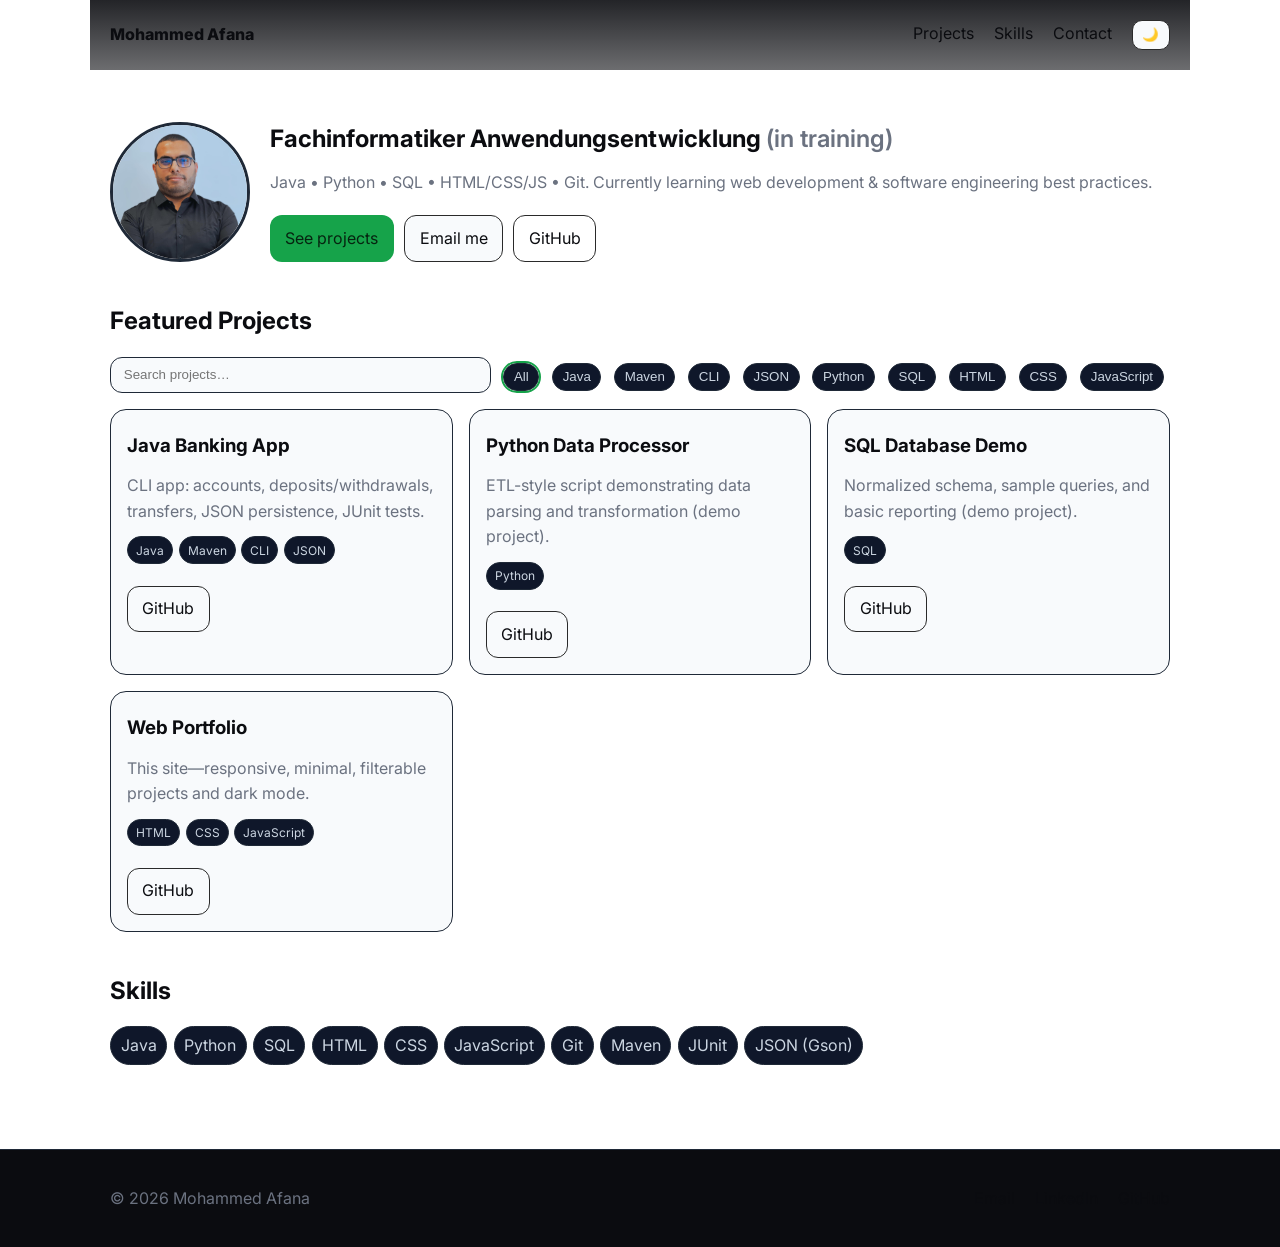
==== index.html @ 4b431aa3 "feat: portfolio site (HTML/CSS/JS + projects.json)" ====
<!doctype html>
<html lang="en">
<head>
  <meta charset="utf-8" />
  <meta name="viewport" content="width=device-width, initial-scale=1" />
  <title>Mohammed Afana • Portfolio</title>
  <meta name="description" content="Fachinformatiker AE (in training). Java • Python • SQL • Web.">
  <meta property="og:title" content="Mohammed Afana • Portfolio">
  <meta property="og:description" content="Java • Python • SQL • Web projects & contact." />
  <meta property="og:type" content="website" />
  <link rel="preconnect" href="https://fonts.googleapis.com">
  <link rel="preconnect" href="https://fonts.gstatic.com" crossorigin>
  <link href="https://fonts.googleapis.com/css2?family=Inter:wght@400;600;800&display=swap" rel="stylesheet">
  <link rel="stylesheet" href="styles.css" />
  <link rel="icon" href="data:image/svg+xml,<svg xmlns=%22http://www.w3.org/2000/svg%22 viewBox=%220 0 100 100%22><text y=%22.9em%22 font-size=%2290%22>💻</text></svg>">
</head>
<body>
<header class="container header">
  <a class="brand" href="#top">Mohammed Afana</a>
  <nav class="nav">
    <a href="#projects">Projects</a>
    <a href="#skills">Skills</a>
    <a href="#contact">Contact</a>
    <button id="themeToggle" class="toggle" aria-label="Toggle theme">☀️</button>
  </nav>
</header>

<main id="top" class="container">
  <section class="hero">
    <img class="avatar" src="assets/avatar.jpg" alt="Portrait of Mohammed Afana" onerror="this.style.display='none'">
    <div>
      <h1>Fachinformatiker Anwendungsentwicklung <span class="subtle">(in training)</span></h1>
      <p class="lead">Java • Python • SQL • HTML/CSS/JS • Git. Currently learning web development & software engineering best practices.</p>
      <div class="cta">
        <a class="btn primary" href="#projects">See projects</a>
        <a class="btn" href="mailto:mohammed@example.com">Email me</a>
        <a class="btn ghost" href="https://github.com/Wayrier" target="_blank" rel="noreferrer">GitHub</a>
        <!-- Replace with your CV PDF when ready -->
        <!-- <a class="btn" href="assets/CV_Mohammed_Afana.pdf" download>Download CV</a> -->
      </div>
    </div>
  </section>

  <section id="projects">
    <h2>Featured Projects</h2>

    <div class="toolbar">
      <input id="search" type="search" placeholder="Search projects…" aria-label="Search projects">
      <div id="filters" class="chips" aria-label="Filter by tag"></div>
    </div>

    <div id="grid" class="grid" aria-live="polite"></div>
  </section>

  <section id="skills">
    <h2>Skills</h2>
    <ul class="chips">
      <li>Java</li><li>Python</li><li>SQL</li><li>HTML</li><li>CSS</li><li>JavaScript</li><li>Git</li><li>Maven</li><li>JUnit</li><li>JSON (Gson)</li>
    </ul>
  </section>
</main>

<footer id="contact" class="footer">
  <div class="container footer-inner">
    <p>© <span id="year"></span> Mohammed Afana</p>
    <div class="links">
      <a href="mailto:mohammed@example.com">Email</a>
      <a href="https://linkedin.com/in/mohammed-afana" target="_blank" rel="noreferrer">LinkedIn</a>
      <a href="https://github.com/Wayrier" target="_blank" rel="noreferrer">GitHub</a>
    </div>
  </div>
</footer>

<script src="script.js"></script>
</body>
</html>
---- styles.css ----
:root{
  --bg:#0b0c10; --fg:#e5e7eb; --muted:#a1a1aa; --card:#111216; --primary:#22c55e;
  --ring:rgba(34,197,94,.35);
}
*{box-sizing:border-box}
html,body{margin:0}
body{
  font-family:Inter,system-ui,-apple-system,Segoe UI,Roboto,Arial,sans-serif;
  color:var(--fg); background:var(--bg); line-height:1.6;
}
.container{max-width:1100px;margin:auto;padding:1.25rem}
.header{display:flex;align-items:center;justify-content:space-between;position:sticky;top:0;background:linear-gradient(to bottom, rgba(11,12,16,.9), rgba(11,12,16,.6));backdrop-filter:blur(6px);z-index:10}
.brand{color:var(--fg);font-weight:800;text-decoration:none}
.nav a{margin-right:1rem;color:var(--fg);text-decoration:none}
.toggle{border:1px solid #2a2a2a;background:var(--card);color:var(--fg);border-radius:10px;padding:.4rem .6rem;cursor:pointer}
.hero{display:grid;grid-template-columns:140px 1fr;gap:1.25rem;align-items:center;margin:2rem 0}
.hero .lead{color:var(--muted)}
.avatar{width:140px;height:140px;border-radius:50%;object-fit:cover;border:3px solid #1f2937}
.subtle{color:var(--muted);font-weight:600}
.btn{display:inline-block;padding:.6rem .9rem;border-radius:12px;border:1px solid #2a2a2a;color:var(--fg);text-decoration:none;margin:.25rem 0.4rem 0 0;background:var(--card)}
.btn.primary{background:var(--primary);color:#062410;border-color:transparent}
.btn.ghost{background:transparent}
h1{line-height:1.2;margin:.2rem 0 0}
h2{margin:2.5rem 0 1rem 0}
.grid{display:grid;grid-template-columns:repeat(auto-fit,minmax(260px,1fr));gap:1rem}
.card{background:var(--card);border:1px solid #1f2937;border-radius:16px;padding:1rem;display:flex;flex-direction:column;gap:.5rem}
.card h3{margin:.3rem 0}
.card p{color:var(--muted);margin:0}
.badges{display:flex;flex-wrap:wrap;gap:.35rem;margin-top:.25rem}
.badges span{font-size:.75rem;background:#0f172a;border:1px solid #1f2937;padding:.2rem .5rem;border-radius:999px;color:#cbd5e1}
.card .actions{margin-top:.6rem;display:flex;gap:.5rem}
.chips{display:flex;flex-wrap:wrap;gap:.4rem;padding-left:0;list-style:none}
.chips > *{background:#0f172a;border:1px solid #1f2937;border-radius:999px;padding:.35rem .6rem;color:#cbd5e1}
.toolbar{display:flex;gap:.75rem;align-items:center;margin:1rem 0}
input[type="search"]{flex:1;background:var(--card);border:1px solid #1f2937;color:var(--fg);border-radius:12px;padding:.6rem .8rem;outline:none}
input[type="search"]:focus{box-shadow:0 0 0 3px var(--ring);border-color:var(--primary)}
.footer{margin-top:3rem;border-top:1px solid #1f2937;background:#0b0c10}
.footer-inner{display:flex;align-items:center;justify-content:space-between;color:var(--muted)}
.links a{color:var(--fg);text-decoration:none;margin-left:1rem}
@media (max-width:720px){
  .hero{grid-template-columns:1fr}
  .avatar{display:none}
}
.light{--bg:#ffffff;--fg:#0b0c10;--muted:#6b7280;--card:#f8fafc;--primary:#16a34a;--ring:rgba(22,163,74,.35)}
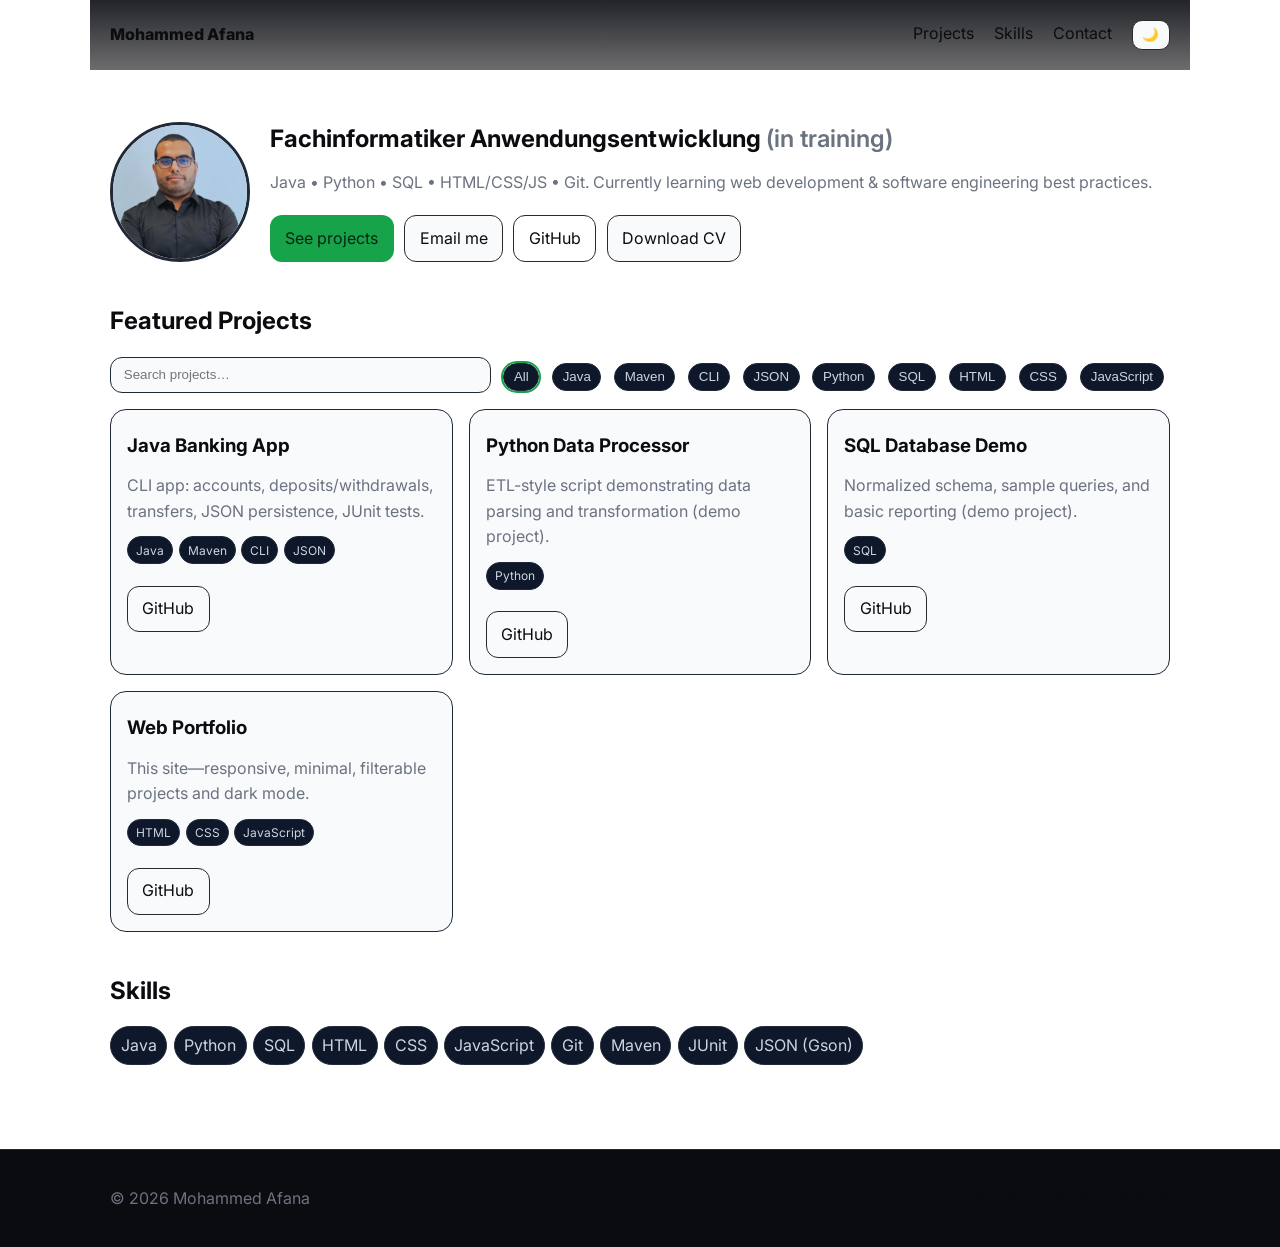
==== commit fe083d9c: "docs: add CV link, update skills/contact" ====
--- a/index.html
+++ b/index.html
@@ -33,8 +33,10 @@
       <p class="lead">Java • Python • SQL • HTML/CSS/JS • Git. Currently learning web development & software engineering best practices.</p>
       <div class="cta">
         <a class="btn primary" href="#projects">See projects</a>
-        <a class="btn" href="mailto:mohammed@example.com">Email me</a>
+        <a class="btn" href="mailto:wayrier@gmail.com">Email me</a>
         <a class="btn ghost" href="https://github.com/Wayrier" target="_blank" rel="noreferrer">GitHub</a>
+        <a class="btn" href="assets/Mohammed_Afana_CV.pdf" target="_blank" rel="noreferrer">Download CV</a>
+
         <!-- Replace with your CV PDF when ready -->
         <!-- <a class="btn" href="assets/CV_Mohammed_Afana.pdf" download>Download CV</a> -->
       </div>
@@ -64,8 +66,8 @@
   <div class="container footer-inner">
     <p>© <span id="year"></span> Mohammed Afana</p>
     <div class="links">
-      <a href="mailto:mohammed@example.com">Email</a>
-      <a href="https://linkedin.com/in/mohammed-afana" target="_blank" rel="noreferrer">LinkedIn</a>
+      <a href="mailto:wayrier@gmail.com">Email</a>
+      <a href="https://linkedin.com/in/afana-mohammed" target="_blank" rel="noreferrer">LinkedIn</a>
       <a href="https://github.com/Wayrier" target="_blank" rel="noreferrer">GitHub</a>
     </div>
   </div>
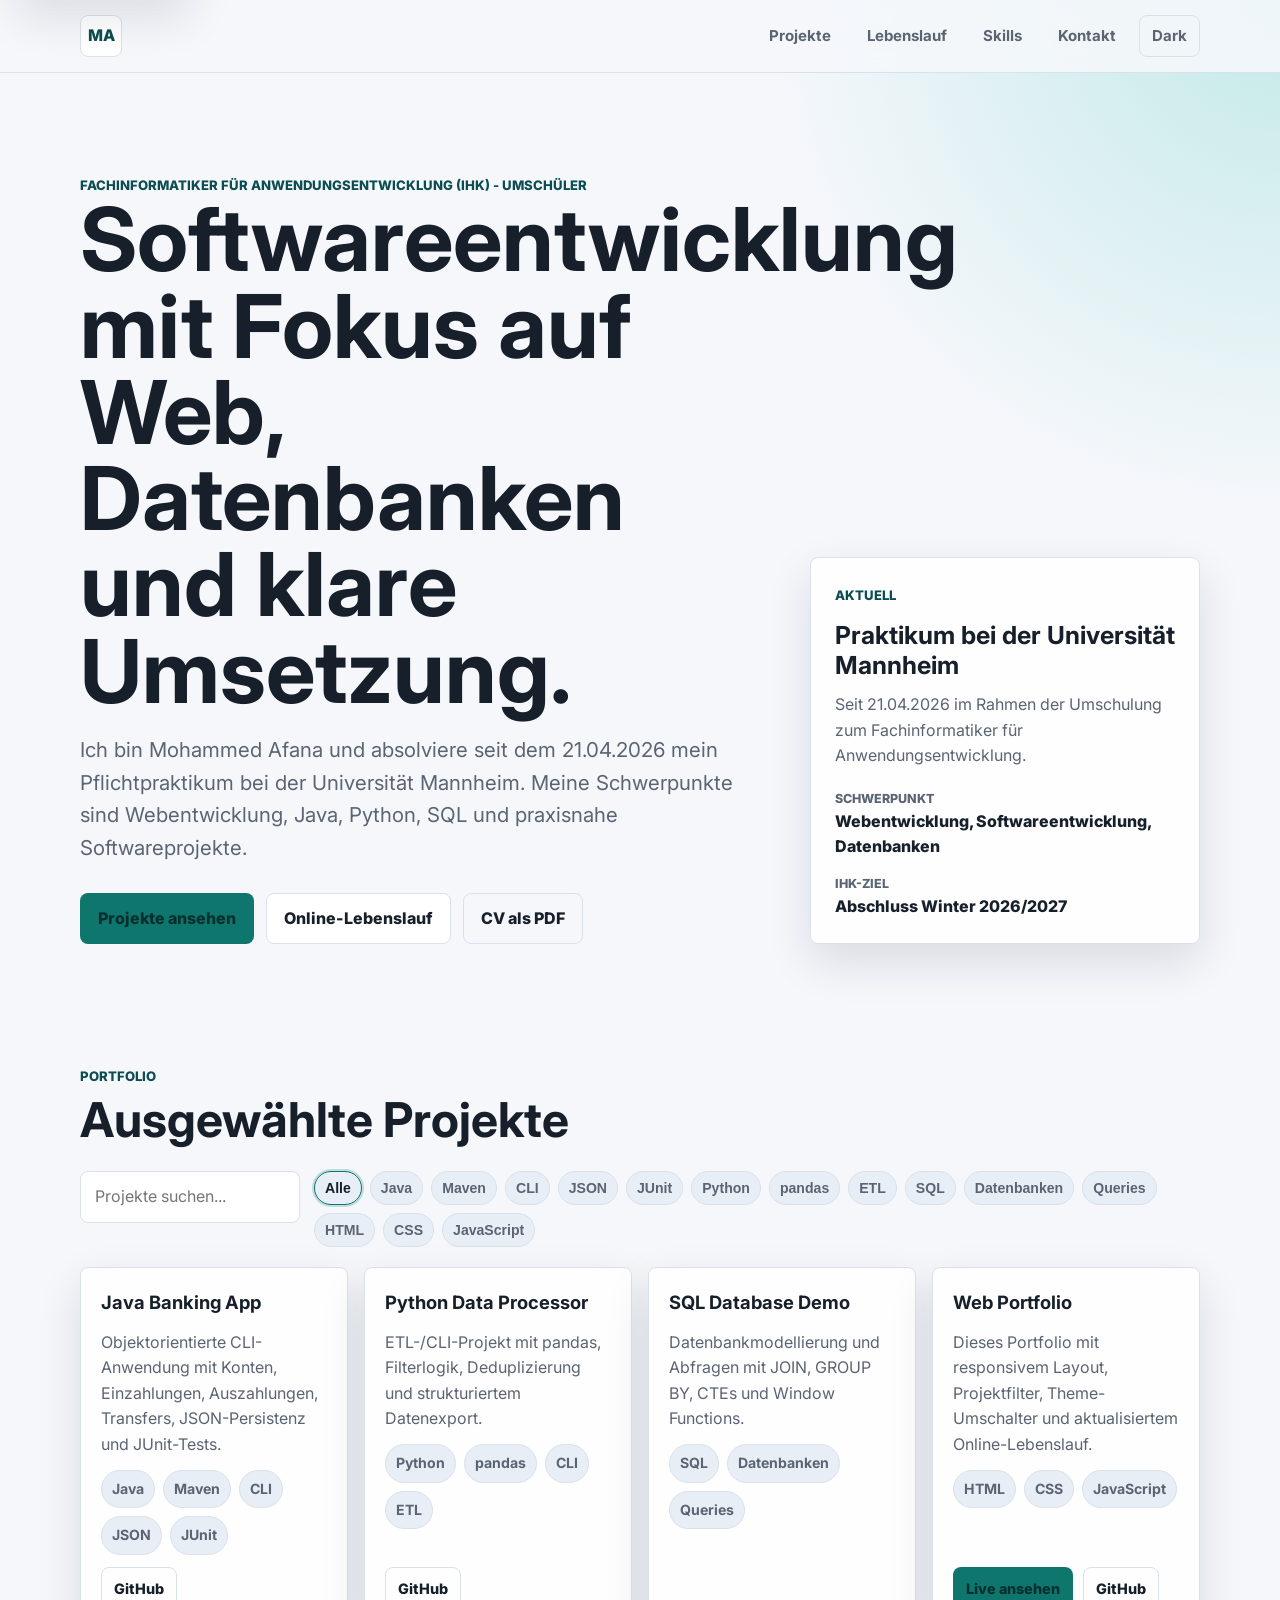
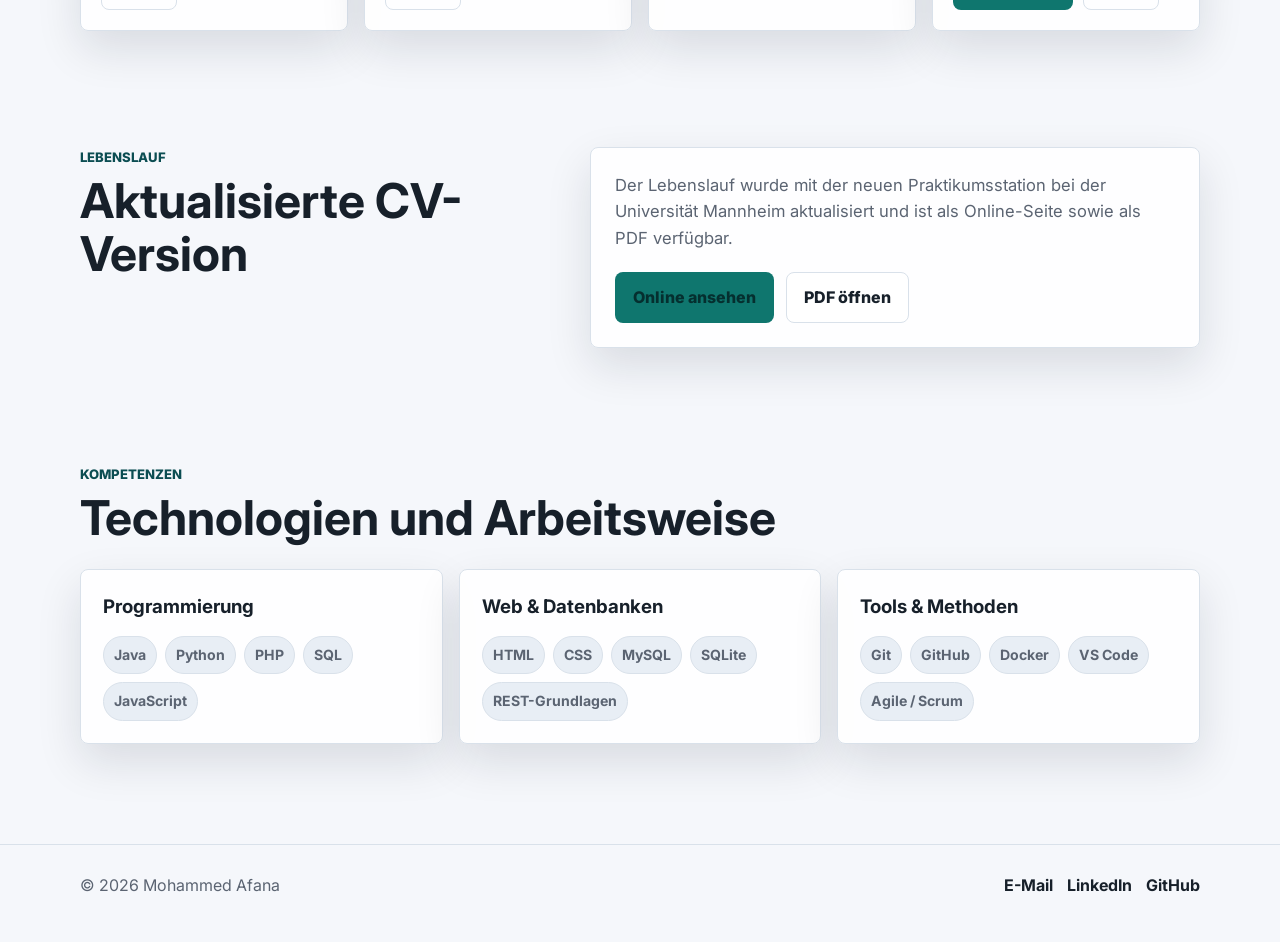
==== commit 51e009a4: "Update portfolio and CV" ====
--- a/index.html
+++ b/index.html
@@ -1,78 +1,152 @@
 <!doctype html>
-<html lang="en">
+<html lang="de">
 <head>
-  <meta charset="utf-8" />
-  <meta name="viewport" content="width=device-width, initial-scale=1" />
-  <title>Mohammed Afana • Portfolio</title>
-  <meta name="description" content="Fachinformatiker AE (in training). Java • Python • SQL • Web.">
-  <meta property="og:title" content="Mohammed Afana • Portfolio">
-  <meta property="og:description" content="Java • Python • SQL • Web projects & contact." />
-  <meta property="og:type" content="website" />
+  <meta charset="utf-8">
+  <meta name="viewport" content="width=device-width, initial-scale=1">
+  <title>Mohammed Afana | Portfolio</title>
+  <meta name="description" content="Portfolio von Mohammed Afana: Fachinformatiker für Anwendungsentwicklung, Webentwicklung, Java, Python, SQL und Datenbanken.">
+  <meta property="og:title" content="Mohammed Afana | Portfolio">
+  <meta property="og:description" content="Webentwicklung, Java, Python, SQL und aktuelle Praktikumserfahrung bei der Universität Mannheim.">
+  <meta property="og:type" content="website">
   <link rel="preconnect" href="https://fonts.googleapis.com">
   <link rel="preconnect" href="https://fonts.gstatic.com" crossorigin>
-  <link href="https://fonts.googleapis.com/css2?family=Inter:wght@400;600;800&display=swap" rel="stylesheet">
-  <link rel="stylesheet" href="styles.css" />
-  <link rel="icon" href="data:image/svg+xml,<svg xmlns=%22http://www.w3.org/2000/svg%22 viewBox=%220 0 100 100%22><text y=%22.9em%22 font-size=%2290%22>💻</text></svg>">
+  <link href="https://fonts.googleapis.com/css2?family=Inter:wght@400;600;700;800&display=swap" rel="stylesheet">
+  <link rel="stylesheet" href="styles.css">
 </head>
 <body>
-<header class="container header">
-  <a class="brand" href="#top">Mohammed Afana</a>
-  <nav class="nav">
-    <a href="#projects">Projects</a>
-    <a href="#skills">Skills</a>
-    <a href="#contact">Contact</a>
-    <button id="themeToggle" class="toggle" aria-label="Toggle theme">☀️</button>
-  </nav>
-</header>
+  <a class="skip-link" href="#content">Zum Inhalt springen</a>
 
-<main id="top" class="container">
-  <section class="hero">
-    <img class="avatar" src="assets/avatar.jpg" alt="Portrait of Mohammed Afana" onerror="this.style.display='none'">
-    <div>
-      <h1>Fachinformatiker Anwendungsentwicklung <span class="subtle">(in training)</span></h1>
-      <p class="lead">Java • Python • SQL • HTML/CSS/JS • Git. Currently learning web development & software engineering best practices.</p>
-      <div class="cta">
-        <a class="btn primary" href="#projects">See projects</a>
-        <a class="btn" href="mailto:wayrier@gmail.com">Email me</a>
-        <a class="btn ghost" href="https://github.com/Wayrier" target="_blank" rel="noreferrer">GitHub</a>
-        <a class="btn" href="assets/Mohammed_Afana_CV.pdf" target="_blank" rel="noreferrer">Download CV</a>
+  <header class="site-header">
+    <nav class="container nav" aria-label="Hauptnavigation">
+      <a class="brand" href="#top" aria-label="Startseite">MA</a>
+      <div class="nav-links">
+        <a href="#projects">Projekte</a>
+        <a href="#cv">Lebenslauf</a>
+        <a href="#skills">Skills</a>
+        <a href="#contact">Kontakt</a>
+        <button id="themeToggle" class="theme-toggle" type="button" aria-label="Farbschema wechseln">Light</button>
+      </div>
+    </nav>
+  </header>
 
-        <!-- Replace with your CV PDF when ready -->
-        <!-- <a class="btn" href="assets/CV_Mohammed_Afana.pdf" download>Download CV</a> -->
+  <main id="content">
+    <section id="top" class="hero">
+      <div class="container hero-grid">
+        <div class="hero-copy">
+          <p class="role">Fachinformatiker für Anwendungsentwicklung (IHK) - Umschüler</p>
+          <h1>Softwareentwicklung mit Fokus auf Web, Datenbanken und klare Umsetzung.</h1>
+          <p class="lead">
+            Ich bin Mohammed Afana und absolviere seit dem 21.04.2026 mein Pflichtpraktikum
+            bei der Universität Mannheim. Meine Schwerpunkte sind Webentwicklung,
+            Java, Python, SQL und praxisnahe Softwareprojekte.
+          </p>
+          <div class="cta">
+            <a class="btn primary" href="#projects">Projekte ansehen</a>
+            <a class="btn" href="lebenslauf.html">Online-Lebenslauf</a>
+            <a class="btn ghost" href="assets/Mohammed_Afana_CV.pdf" target="_blank" rel="noreferrer">CV als PDF</a>
+          </div>
+        </div>
+
+        <aside class="status-card" aria-label="Aktuelle Station">
+          <span>Aktuell</span>
+          <h2>Praktikum bei der Universität Mannheim</h2>
+          <p>Seit 21.04.2026 im Rahmen der Umschulung zum Fachinformatiker für Anwendungsentwicklung.</p>
+          <dl>
+            <div>
+              <dt>Schwerpunkt</dt>
+              <dd>Webentwicklung, Softwareentwicklung, Datenbanken</dd>
+            </div>
+            <div>
+              <dt>IHK-Ziel</dt>
+              <dd>Abschluss Winter 2026/2027</dd>
+            </div>
+          </dl>
+        </aside>
+      </div>
+    </section>
+
+    <section class="container section" id="projects">
+      <div class="section-heading">
+        <p>Portfolio</p>
+        <h2>Ausgewählte Projekte</h2>
+      </div>
+
+      <div class="toolbar" aria-label="Projektfilter">
+        <input id="search" type="search" placeholder="Projekte suchen..." aria-label="Projekte suchen">
+        <div id="filters" class="chips" aria-label="Nach Technologie filtern"></div>
+      </div>
+
+      <div id="grid" class="grid" aria-live="polite"></div>
+    </section>
+
+    <section class="container section split" id="cv">
+      <div class="section-heading">
+        <p>Lebenslauf</p>
+        <h2>Aktualisierte CV-Version</h2>
+      </div>
+      <div class="cv-panel">
+        <p>
+          Der Lebenslauf wurde mit der neuen Praktikumsstation bei der Universität Mannheim
+          aktualisiert und ist als Online-Seite sowie als PDF verfügbar.
+        </p>
+        <div class="cta compact">
+          <a class="btn primary" href="lebenslauf.html">Online ansehen</a>
+          <a class="btn" href="assets/Mohammed_Afana_CV.pdf" target="_blank" rel="noreferrer">PDF öffnen</a>
+        </div>
+      </div>
+    </section>
+
+    <section class="container section" id="skills">
+      <div class="section-heading">
+        <p>Kompetenzen</p>
+        <h2>Technologien und Arbeitsweise</h2>
+      </div>
+      <div class="skill-grid">
+        <article>
+          <h3>Programmierung</h3>
+          <ul class="chips">
+            <li>Java</li>
+            <li>Python</li>
+            <li>PHP</li>
+            <li>SQL</li>
+            <li>JavaScript</li>
+          </ul>
+        </article>
+        <article>
+          <h3>Web & Datenbanken</h3>
+          <ul class="chips">
+            <li>HTML</li>
+            <li>CSS</li>
+            <li>MySQL</li>
+            <li>SQLite</li>
+            <li>REST-Grundlagen</li>
+          </ul>
+        </article>
+        <article>
+          <h3>Tools & Methoden</h3>
+          <ul class="chips">
+            <li>Git</li>
+            <li>GitHub</li>
+            <li>Docker</li>
+            <li>VS Code</li>
+            <li>Agile / Scrum</li>
+          </ul>
+        </article>
+      </div>
+    </section>
+  </main>
+
+  <footer id="contact" class="footer">
+    <div class="container footer-inner">
+      <p>&copy; <span id="year"></span> Mohammed Afana</p>
+      <div class="links">
+        <a href="mailto:wayrier@gmail.com">E-Mail</a>
+        <a href="https://linkedin.com/in/afana-mohammed" target="_blank" rel="noreferrer">LinkedIn</a>
+        <a href="https://github.com/Wayrier" target="_blank" rel="noreferrer">GitHub</a>
       </div>
     </div>
-  </section>
+  </footer>
 
-  <section id="projects">
-    <h2>Featured Projects</h2>
-
-    <div class="toolbar">
-      <input id="search" type="search" placeholder="Search projects…" aria-label="Search projects">
-      <div id="filters" class="chips" aria-label="Filter by tag"></div>
-    </div>
-
-    <div id="grid" class="grid" aria-live="polite"></div>
-  </section>
-
-  <section id="skills">
-    <h2>Skills</h2>
-    <ul class="chips">
-      <li>Java</li><li>Python</li><li>SQL</li><li>HTML</li><li>CSS</li><li>JavaScript</li><li>Git</li><li>Maven</li><li>JUnit</li><li>JSON (Gson)</li>
-    </ul>
-  </section>
-</main>
-
-<footer id="contact" class="footer">
-  <div class="container footer-inner">
-    <p>© <span id="year"></span> Mohammed Afana</p>
-    <div class="links">
-      <a href="mailto:wayrier@gmail.com">Email</a>
-      <a href="https://linkedin.com/in/afana-mohammed" target="_blank" rel="noreferrer">LinkedIn</a>
-      <a href="https://github.com/Wayrier" target="_blank" rel="noreferrer">GitHub</a>
-    </div>
-  </div>
-</footer>
-
-<script src="script.js"></script>
+  <script src="script.js"></script>
 </body>
 </html>
--- a/styles.css
+++ b/styles.css
@@ -1,44 +1,493 @@
-:root{
-  --bg:#0b0c10; --fg:#e5e7eb; --muted:#a1a1aa; --card:#111216; --primary:#22c55e;
-  --ring:rgba(34,197,94,.35);
-}
-*{box-sizing:border-box}
-html,body{margin:0}
-body{
-  font-family:Inter,system-ui,-apple-system,Segoe UI,Roboto,Arial,sans-serif;
-  color:var(--fg); background:var(--bg); line-height:1.6;
-}
-.container{max-width:1100px;margin:auto;padding:1.25rem}
-.header{display:flex;align-items:center;justify-content:space-between;position:sticky;top:0;background:linear-gradient(to bottom, rgba(11,12,16,.9), rgba(11,12,16,.6));backdrop-filter:blur(6px);z-index:10}
-.brand{color:var(--fg);font-weight:800;text-decoration:none}
-.nav a{margin-right:1rem;color:var(--fg);text-decoration:none}
-.toggle{border:1px solid #2a2a2a;background:var(--card);color:var(--fg);border-radius:10px;padding:.4rem .6rem;cursor:pointer}
-.hero{display:grid;grid-template-columns:140px 1fr;gap:1.25rem;align-items:center;margin:2rem 0}
-.hero .lead{color:var(--muted)}
-.avatar{width:140px;height:140px;border-radius:50%;object-fit:cover;border:3px solid #1f2937}
-.subtle{color:var(--muted);font-weight:600}
-.btn{display:inline-block;padding:.6rem .9rem;border-radius:12px;border:1px solid #2a2a2a;color:var(--fg);text-decoration:none;margin:.25rem 0.4rem 0 0;background:var(--card)}
-.btn.primary{background:var(--primary);color:#062410;border-color:transparent}
-.btn.ghost{background:transparent}
-h1{line-height:1.2;margin:.2rem 0 0}
-h2{margin:2.5rem 0 1rem 0}
-.grid{display:grid;grid-template-columns:repeat(auto-fit,minmax(260px,1fr));gap:1rem}
-.card{background:var(--card);border:1px solid #1f2937;border-radius:16px;padding:1rem;display:flex;flex-direction:column;gap:.5rem}
-.card h3{margin:.3rem 0}
-.card p{color:var(--muted);margin:0}
-.badges{display:flex;flex-wrap:wrap;gap:.35rem;margin-top:.25rem}
-.badges span{font-size:.75rem;background:#0f172a;border:1px solid #1f2937;padding:.2rem .5rem;border-radius:999px;color:#cbd5e1}
-.card .actions{margin-top:.6rem;display:flex;gap:.5rem}
-.chips{display:flex;flex-wrap:wrap;gap:.4rem;padding-left:0;list-style:none}
-.chips > *{background:#0f172a;border:1px solid #1f2937;border-radius:999px;padding:.35rem .6rem;color:#cbd5e1}
-.toolbar{display:flex;gap:.75rem;align-items:center;margin:1rem 0}
-input[type="search"]{flex:1;background:var(--card);border:1px solid #1f2937;color:var(--fg);border-radius:12px;padding:.6rem .8rem;outline:none}
-input[type="search"]:focus{box-shadow:0 0 0 3px var(--ring);border-color:var(--primary)}
-.footer{margin-top:3rem;border-top:1px solid #1f2937;background:#0b0c10}
-.footer-inner{display:flex;align-items:center;justify-content:space-between;color:var(--muted)}
-.links a{color:var(--fg);text-decoration:none;margin-left:1rem}
-@media (max-width:720px){
-  .hero{grid-template-columns:1fr}
-  .avatar{display:none}
-}
-.light{--bg:#ffffff;--fg:#0b0c10;--muted:#6b7280;--card:#f8fafc;--primary:#16a34a;--ring:rgba(22,163,74,.35)}
+:root {
+  color-scheme: dark;
+  --bg: #0f172a;
+  --surface: #111827;
+  --surface-soft: #1f2937;
+  --text: #f8fafc;
+  --muted: #cbd5e1;
+  --line: rgba(255, 255, 255, 0.12);
+  --accent: #14b8a6;
+  --accent-strong: #5eead4;
+  --warm: #f59e0b;
+  --shadow: 0 24px 70px rgba(2, 6, 23, 0.32);
+}
+
+:root.light {
+  color-scheme: light;
+  --bg: #f5f7fb;
+  --surface: #ffffff;
+  --surface-soft: #e8eef5;
+  --text: #17202a;
+  --muted: #5b6472;
+  --line: #d9e1ea;
+  --accent: #0f766e;
+  --accent-strong: #0b4d52;
+  --warm: #c47f2c;
+  --shadow: 0 18px 45px rgba(15, 23, 42, 0.12);
+}
+
+* {
+  box-sizing: border-box;
+}
+
+html {
+  scroll-behavior: smooth;
+}
+
+body {
+  min-width: 320px;
+  margin: 0;
+  background:
+    radial-gradient(circle at top right, rgba(20, 184, 166, 0.22), transparent 32rem),
+    var(--bg);
+  color: var(--text);
+  font-family: Inter, system-ui, -apple-system, "Segoe UI", Arial, sans-serif;
+  line-height: 1.6;
+}
+
+a {
+  color: inherit;
+}
+
+.container {
+  width: min(1120px, calc(100% - 36px));
+  margin-inline: auto;
+}
+
+.skip-link {
+  position: absolute;
+  left: 16px;
+  top: -48px;
+  z-index: 20;
+  padding: 10px 14px;
+  border-radius: 8px;
+  background: var(--surface);
+  color: var(--text);
+  text-decoration: none;
+  box-shadow: var(--shadow);
+  transition: top 160ms ease;
+}
+
+.skip-link:focus {
+  top: 16px;
+}
+
+.site-header {
+  position: sticky;
+  top: 0;
+  z-index: 10;
+  border-bottom: 1px solid var(--line);
+  background: color-mix(in srgb, var(--bg) 88%, transparent);
+  backdrop-filter: blur(14px);
+}
+
+.nav {
+  display: flex;
+  align-items: center;
+  justify-content: space-between;
+  gap: 18px;
+  min-height: 72px;
+}
+
+.brand {
+  display: inline-flex;
+  width: 42px;
+  height: 42px;
+  align-items: center;
+  justify-content: center;
+  border: 1px solid var(--line);
+  border-radius: 8px;
+  background: var(--surface);
+  color: var(--accent-strong);
+  font-weight: 800;
+  text-decoration: none;
+}
+
+.nav-links {
+  display: flex;
+  flex-wrap: wrap;
+  justify-content: flex-end;
+  gap: 10px;
+}
+
+.nav-links a,
+.theme-toggle {
+  display: inline-flex;
+  min-height: 38px;
+  align-items: center;
+  justify-content: center;
+  padding: 8px 12px;
+  border: 1px solid transparent;
+  border-radius: 8px;
+  background: transparent;
+  color: var(--muted);
+  font: inherit;
+  font-size: 0.94rem;
+  font-weight: 700;
+  text-decoration: none;
+}
+
+.theme-toggle {
+  border-color: var(--line);
+  cursor: pointer;
+}
+
+.nav-links a:hover,
+.theme-toggle:hover,
+.nav-links a:focus-visible,
+.theme-toggle:focus-visible {
+  color: var(--text);
+  background: var(--surface-soft);
+  outline: none;
+}
+
+.hero {
+  padding: clamp(52px, 8vw, 112px) 0 64px;
+}
+
+.hero-grid {
+  display: grid;
+  grid-template-columns: minmax(0, 1fr) minmax(300px, 390px);
+  gap: clamp(28px, 6vw, 72px);
+  align-items: end;
+}
+
+.role,
+.section-heading p,
+.status-card span {
+  margin: 0;
+  color: var(--accent-strong);
+  font-size: 0.82rem;
+  font-weight: 800;
+  text-transform: uppercase;
+  overflow-wrap: anywhere;
+}
+
+h1,
+h2,
+h3,
+p {
+  margin-top: 0;
+}
+
+h1 {
+  max-width: 820px;
+  margin-bottom: 20px;
+  font-size: clamp(2.6rem, 7vw, 5.5rem);
+  line-height: 0.98;
+  text-wrap: balance;
+}
+
+.lead {
+  max-width: 730px;
+  margin-bottom: 28px;
+  color: var(--muted);
+  font-size: clamp(1.05rem, 2vw, 1.28rem);
+}
+
+.cta {
+  display: flex;
+  flex-wrap: wrap;
+  gap: 12px;
+}
+
+.cta.compact {
+  margin-top: 20px;
+}
+
+.btn {
+  display: inline-flex;
+  min-height: 46px;
+  align-items: center;
+  justify-content: center;
+  padding: 12px 17px;
+  border: 1px solid var(--line);
+  border-radius: 8px;
+  background: var(--surface);
+  color: var(--text);
+  font-weight: 800;
+  text-decoration: none;
+  transition: transform 160ms ease, background 160ms ease, border-color 160ms ease;
+}
+
+.btn:hover,
+.btn:focus-visible {
+  transform: translateY(-2px);
+  border-color: color-mix(in srgb, var(--accent) 55%, var(--line));
+  outline: none;
+}
+
+.btn.primary {
+  border-color: transparent;
+  background: var(--accent);
+  color: #052f2f;
+}
+
+.btn.ghost {
+  background: transparent;
+}
+
+.status-card,
+.cv-panel,
+.skill-grid article,
+.card {
+  border: 1px solid var(--line);
+  border-radius: 8px;
+  background: color-mix(in srgb, var(--surface) 92%, transparent);
+  box-shadow: var(--shadow);
+}
+
+.status-card {
+  padding: 24px;
+}
+
+.status-card h2 {
+  margin: 14px 0 12px;
+  font-size: 1.55rem;
+  line-height: 1.18;
+}
+
+.status-card p {
+  color: var(--muted);
+}
+
+.status-card dl {
+  display: grid;
+  gap: 14px;
+  margin: 20px 0 0;
+}
+
+.status-card dt {
+  color: var(--muted);
+  font-size: 0.78rem;
+  font-weight: 800;
+  text-transform: uppercase;
+}
+
+.status-card dd {
+  margin: 0;
+  font-weight: 800;
+}
+
+.section {
+  padding: 58px 0;
+}
+
+.section-heading {
+  display: grid;
+  gap: 6px;
+  margin-bottom: 24px;
+}
+
+.section-heading h2 {
+  margin: 0;
+  font-size: clamp(1.8rem, 4vw, 3rem);
+  line-height: 1.12;
+}
+
+.toolbar {
+  display: grid;
+  grid-template-columns: minmax(220px, 1fr) auto;
+  gap: 14px;
+  align-items: start;
+  margin-bottom: 20px;
+}
+
+input[type="search"] {
+  width: 100%;
+  min-height: 46px;
+  padding: 12px 14px;
+  border: 1px solid var(--line);
+  border-radius: 8px;
+  background: var(--surface);
+  color: var(--text);
+  font: inherit;
+  outline: none;
+}
+
+input[type="search"]:focus {
+  border-color: var(--accent);
+  box-shadow: 0 0 0 3px color-mix(in srgb, var(--accent) 26%, transparent);
+}
+
+.chips {
+  display: flex;
+  flex-wrap: wrap;
+  gap: 8px;
+  padding: 0;
+  margin: 0;
+  list-style: none;
+}
+
+.chips > * {
+  display: inline-flex;
+  align-items: center;
+  min-height: 34px;
+  padding: 7px 10px;
+  border: 1px solid var(--line);
+  border-radius: 999px;
+  background: var(--surface-soft);
+  color: var(--muted);
+  font-size: 0.88rem;
+  font-weight: 700;
+}
+
+button.chip {
+  cursor: pointer;
+}
+
+button.chip.active {
+  border-color: var(--accent);
+  color: var(--text);
+  box-shadow: 0 0 0 2px color-mix(in srgb, var(--accent) 22%, transparent);
+}
+
+.grid {
+  display: grid;
+  grid-template-columns: repeat(auto-fit, minmax(250px, 1fr));
+  gap: 16px;
+}
+
+.card {
+  display: flex;
+  flex-direction: column;
+  gap: 12px;
+  min-height: 245px;
+  padding: 20px;
+}
+
+.card h3 {
+  margin: 0;
+  font-size: 1.15rem;
+}
+
+.card p {
+  margin: 0;
+  color: var(--muted);
+}
+
+.card .actions {
+  display: flex;
+  flex-wrap: wrap;
+  gap: 10px;
+  margin-top: auto;
+}
+
+.card .actions .btn {
+  min-height: 40px;
+  padding: 9px 12px;
+  font-size: 0.9rem;
+}
+
+.split {
+  display: grid;
+  grid-template-columns: minmax(0, 0.8fr) minmax(280px, 1fr);
+  gap: 22px;
+  align-items: start;
+}
+
+.cv-panel {
+  padding: 24px;
+}
+
+.cv-panel p {
+  color: var(--muted);
+  font-size: 1.04rem;
+}
+
+.skill-grid {
+  display: grid;
+  grid-template-columns: repeat(3, minmax(0, 1fr));
+  gap: 16px;
+}
+
+.skill-grid article {
+  padding: 22px;
+}
+
+.skill-grid h3 {
+  margin-bottom: 14px;
+}
+
+.footer {
+  margin-top: 42px;
+  border-top: 1px solid var(--line);
+}
+
+.footer-inner {
+  display: flex;
+  justify-content: space-between;
+  gap: 18px;
+  padding-block: 28px;
+  color: var(--muted);
+}
+
+.links {
+  display: flex;
+  flex-wrap: wrap;
+  gap: 14px;
+}
+
+.links a {
+  color: var(--text);
+  font-weight: 700;
+  text-decoration: none;
+}
+
+.links a:hover {
+  color: var(--accent-strong);
+}
+
+@media (max-width: 880px) {
+  .hero-grid,
+  .split,
+  .skill-grid {
+    grid-template-columns: 1fr;
+  }
+
+  .toolbar {
+    grid-template-columns: 1fr;
+  }
+}
+
+@media (max-width: 620px) {
+  .container {
+    width: min(100% - 24px, 1120px);
+  }
+
+  .nav {
+    align-items: flex-start;
+    flex-direction: column;
+    padding-block: 14px;
+  }
+
+  .nav-links {
+    justify-content: flex-start;
+  }
+
+  h1 {
+    font-size: 2.1rem;
+    line-height: 1.08;
+  }
+
+  .btn,
+  .cta {
+    width: 100%;
+  }
+
+  .btn {
+    text-align: center;
+  }
+
+  .footer-inner {
+    flex-direction: column;
+  }
+}
+
+@media (max-width: 350px) {
+  h1 {
+    font-size: 1.86rem;
+    overflow-wrap: anywhere;
+    hyphens: auto;
+  }
+}
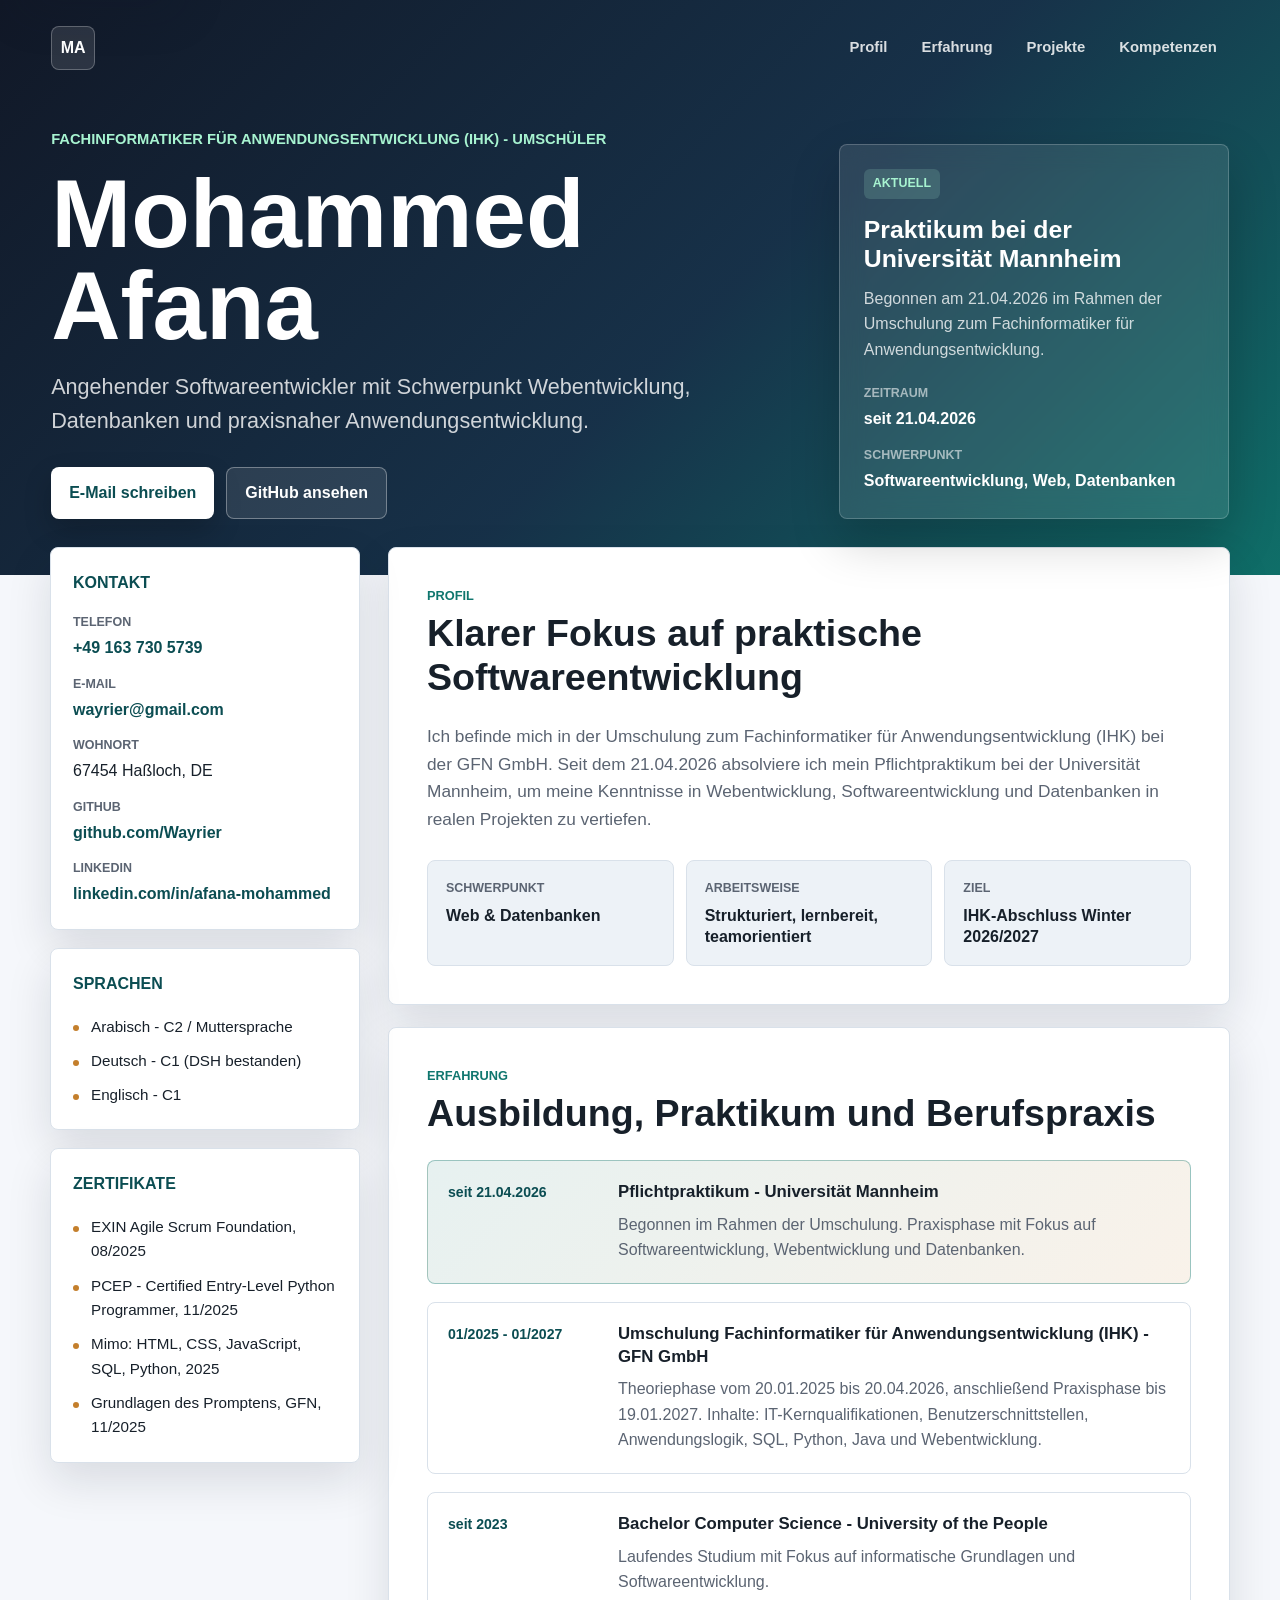
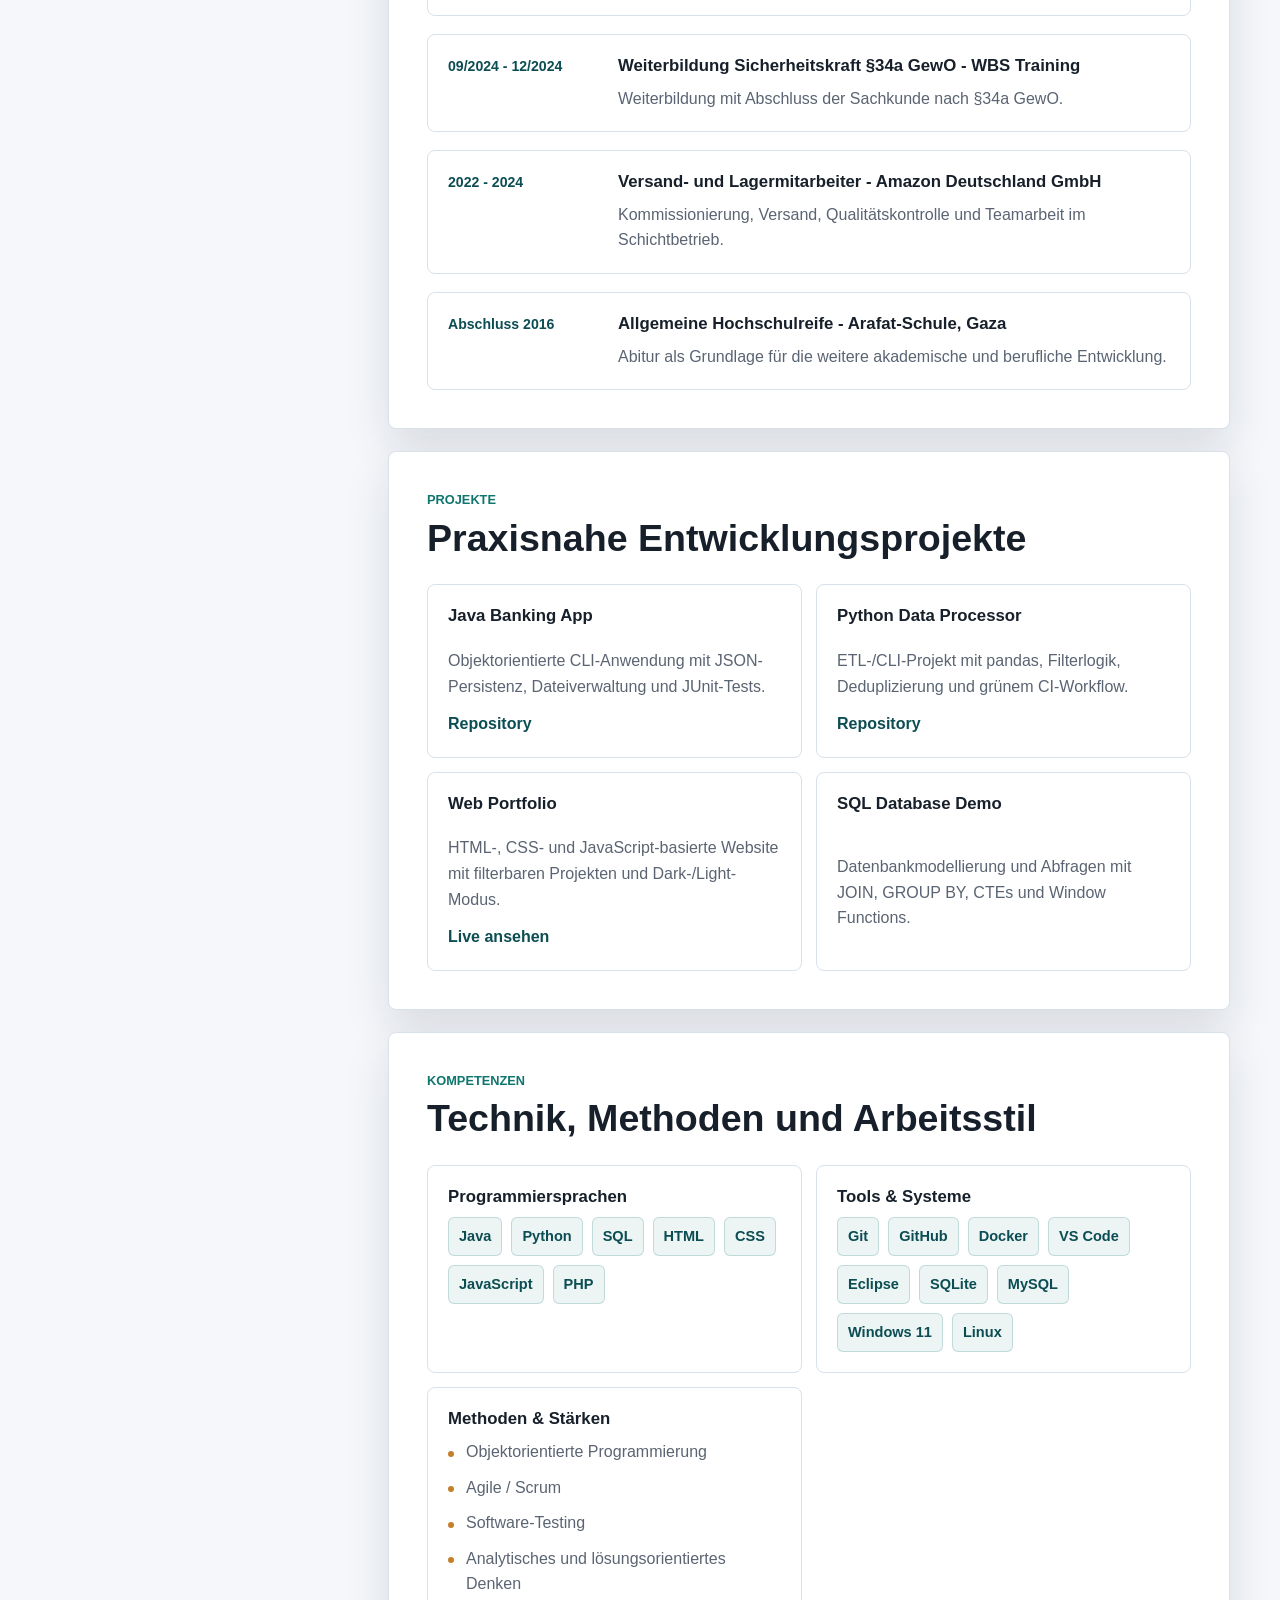
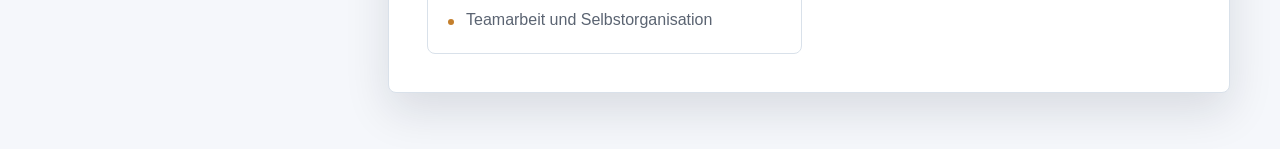
==== commit ff8bbda4: "Show CV as landing page" ====
--- a/index.html
+++ b/index.html
@@ -3,150 +3,44 @@
 <head>
   <meta charset="utf-8">
   <meta name="viewport" content="width=device-width, initial-scale=1">
-  <title>Mohammed Afana | Portfolio</title>
-  <meta name="description" content="Portfolio von Mohammed Afana: Fachinformatiker für Anwendungsentwicklung, Webentwicklung, Java, Python, SQL und Datenbanken.">
-  <meta property="og:title" content="Mohammed Afana | Portfolio">
-  <meta property="og:description" content="Webentwicklung, Java, Python, SQL und aktuelle Praktikumserfahrung bei der Universität Mannheim.">
-  <meta property="og:type" content="website">
-  <link rel="preconnect" href="https://fonts.googleapis.com">
-  <link rel="preconnect" href="https://fonts.gstatic.com" crossorigin>
-  <link href="https://fonts.googleapis.com/css2?family=Inter:wght@400;600;700;800&display=swap" rel="stylesheet">
-  <link rel="stylesheet" href="styles.css">
+  <meta http-equiv="refresh" content="0; url=lebenslauf.html">
+  <meta name="description" content="Online-Lebenslauf von Mohammed Afana, Fachinformatiker für Anwendungsentwicklung.">
+  <title>Mohammed Afana | Online-Lebenslauf</title>
+  <link rel="canonical" href="lebenslauf.html">
+  <style>
+    body {
+      display: grid;
+      min-height: 100vh;
+      place-items: center;
+      margin: 0;
+      background: #f5f7fb;
+      color: #17202a;
+      font-family: system-ui, -apple-system, "Segoe UI", Arial, sans-serif;
+    }
+
+    main {
+      width: min(520px, calc(100% - 32px));
+      padding: 28px;
+      border: 1px solid #d9e1ea;
+      border-radius: 8px;
+      background: #fff;
+      box-shadow: 0 18px 45px rgba(15, 23, 42, 0.12);
+      text-align: center;
+    }
+
+    a {
+      color: #0b4d52;
+      font-weight: 800;
+    }
+  </style>
+  <script>
+    window.location.replace("lebenslauf.html");
+  </script>
 </head>
 <body>
-  <a class="skip-link" href="#content">Zum Inhalt springen</a>
-
-  <header class="site-header">
-    <nav class="container nav" aria-label="Hauptnavigation">
-      <a class="brand" href="#top" aria-label="Startseite">MA</a>
-      <div class="nav-links">
-        <a href="#projects">Projekte</a>
-        <a href="#cv">Lebenslauf</a>
-        <a href="#skills">Skills</a>
-        <a href="#contact">Kontakt</a>
-        <button id="themeToggle" class="theme-toggle" type="button" aria-label="Farbschema wechseln">Light</button>
-      </div>
-    </nav>
-  </header>
-
-  <main id="content">
-    <section id="top" class="hero">
-      <div class="container hero-grid">
-        <div class="hero-copy">
-          <p class="role">Fachinformatiker für Anwendungsentwicklung (IHK) - Umschüler</p>
-          <h1>Softwareentwicklung mit Fokus auf Web, Datenbanken und klare Umsetzung.</h1>
-          <p class="lead">
-            Ich bin Mohammed Afana und absolviere seit dem 21.04.2026 mein Pflichtpraktikum
-            bei der Universität Mannheim. Meine Schwerpunkte sind Webentwicklung,
-            Java, Python, SQL und praxisnahe Softwareprojekte.
-          </p>
-          <div class="cta">
-            <a class="btn primary" href="#projects">Projekte ansehen</a>
-            <a class="btn" href="lebenslauf.html">Online-Lebenslauf</a>
-            <a class="btn ghost" href="assets/Mohammed_Afana_CV.pdf" target="_blank" rel="noreferrer">CV als PDF</a>
-          </div>
-        </div>
-
-        <aside class="status-card" aria-label="Aktuelle Station">
-          <span>Aktuell</span>
-          <h2>Praktikum bei der Universität Mannheim</h2>
-          <p>Seit 21.04.2026 im Rahmen der Umschulung zum Fachinformatiker für Anwendungsentwicklung.</p>
-          <dl>
-            <div>
-              <dt>Schwerpunkt</dt>
-              <dd>Webentwicklung, Softwareentwicklung, Datenbanken</dd>
-            </div>
-            <div>
-              <dt>IHK-Ziel</dt>
-              <dd>Abschluss Winter 2026/2027</dd>
-            </div>
-          </dl>
-        </aside>
-      </div>
-    </section>
-
-    <section class="container section" id="projects">
-      <div class="section-heading">
-        <p>Portfolio</p>
-        <h2>Ausgewählte Projekte</h2>
-      </div>
-
-      <div class="toolbar" aria-label="Projektfilter">
-        <input id="search" type="search" placeholder="Projekte suchen..." aria-label="Projekte suchen">
-        <div id="filters" class="chips" aria-label="Nach Technologie filtern"></div>
-      </div>
-
-      <div id="grid" class="grid" aria-live="polite"></div>
-    </section>
-
-    <section class="container section split" id="cv">
-      <div class="section-heading">
-        <p>Lebenslauf</p>
-        <h2>Aktualisierte CV-Version</h2>
-      </div>
-      <div class="cv-panel">
-        <p>
-          Der Lebenslauf wurde mit der neuen Praktikumsstation bei der Universität Mannheim
-          aktualisiert und ist als Online-Seite sowie als PDF verfügbar.
-        </p>
-        <div class="cta compact">
-          <a class="btn primary" href="lebenslauf.html">Online ansehen</a>
-          <a class="btn" href="assets/Mohammed_Afana_CV.pdf" target="_blank" rel="noreferrer">PDF öffnen</a>
-        </div>
-      </div>
-    </section>
-
-    <section class="container section" id="skills">
-      <div class="section-heading">
-        <p>Kompetenzen</p>
-        <h2>Technologien und Arbeitsweise</h2>
-      </div>
-      <div class="skill-grid">
-        <article>
-          <h3>Programmierung</h3>
-          <ul class="chips">
-            <li>Java</li>
-            <li>Python</li>
-            <li>PHP</li>
-            <li>SQL</li>
-            <li>JavaScript</li>
-          </ul>
-        </article>
-        <article>
-          <h3>Web & Datenbanken</h3>
-          <ul class="chips">
-            <li>HTML</li>
-            <li>CSS</li>
-            <li>MySQL</li>
-            <li>SQLite</li>
-            <li>REST-Grundlagen</li>
-          </ul>
-        </article>
-        <article>
-          <h3>Tools & Methoden</h3>
-          <ul class="chips">
-            <li>Git</li>
-            <li>GitHub</li>
-            <li>Docker</li>
-            <li>VS Code</li>
-            <li>Agile / Scrum</li>
-          </ul>
-        </article>
-      </div>
-    </section>
+  <main>
+    <h1>Online-Lebenslauf wird geöffnet</h1>
+    <p>Falls die Weiterleitung nicht automatisch startet: <a href="lebenslauf.html">Lebenslauf öffnen</a>.</p>
   </main>
-
-  <footer id="contact" class="footer">
-    <div class="container footer-inner">
-      <p>&copy; <span id="year"></span> Mohammed Afana</p>
-      <div class="links">
-        <a href="mailto:wayrier@gmail.com">E-Mail</a>
-        <a href="https://linkedin.com/in/afana-mohammed" target="_blank" rel="noreferrer">LinkedIn</a>
-        <a href="https://github.com/Wayrier" target="_blank" rel="noreferrer">GitHub</a>
-      </div>
-    </div>
-  </footer>
-
-  <script src="script.js"></script>
 </body>
 </html>
